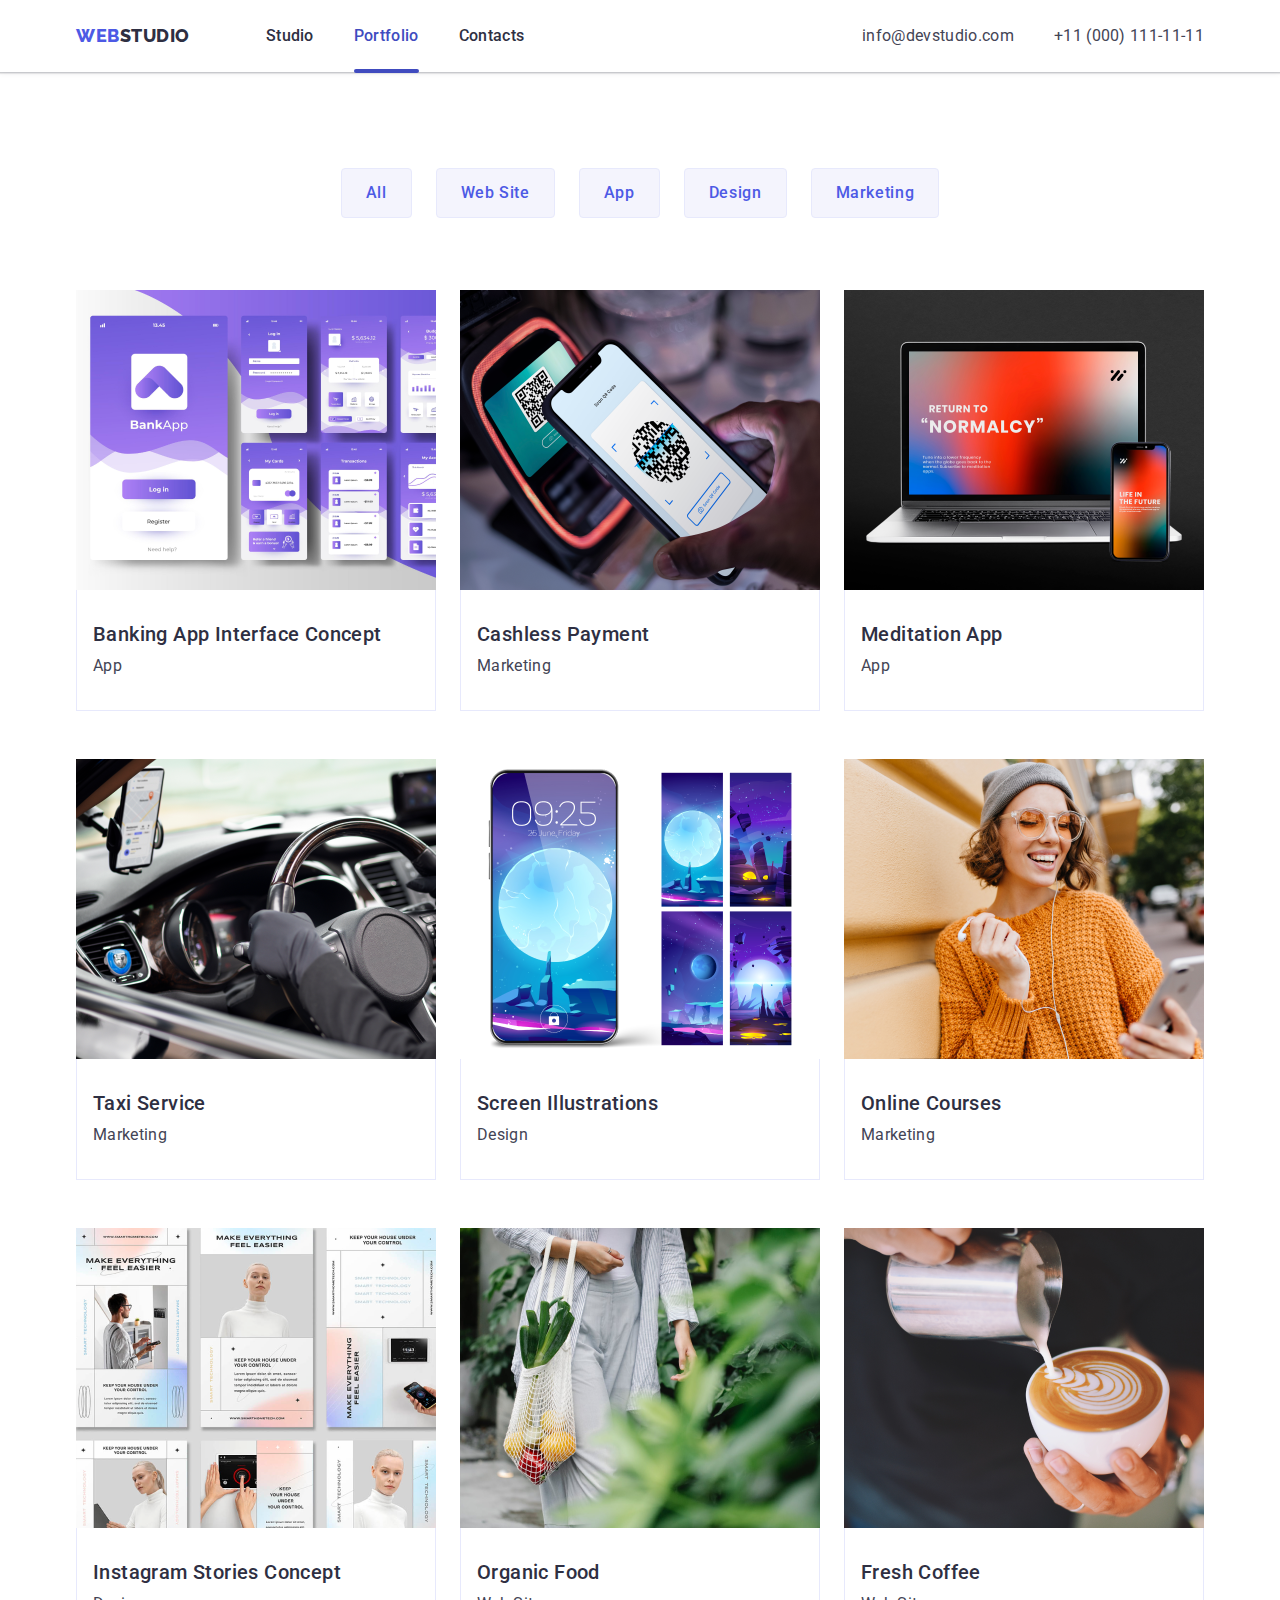
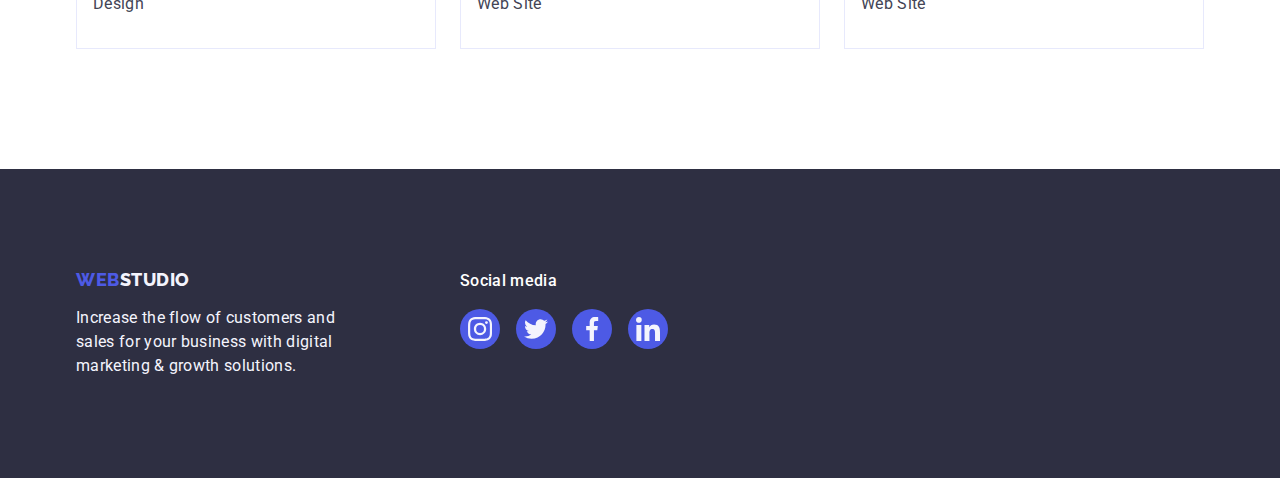
==== portfolio.html @ 19bf9349 "Initial commit" ====
<!DOCTYPE html>
<html lang="en">
  <head>
    <meta charset="UTF-8" />
    <meta http-equiv="X-UA-Compatible" content="IE=edge" />
    <meta name="viewport" content="width=device-width, initial-scale=1.0" />
    <!-- Шрифт ROBOTO -->
    <!-- Шрифт Raleway ExtraBold -->
    <link rel="preconnect" href="https://fonts.googleapis.com" />
    <link rel="preconnect" href="https://fonts.gstatic.com" crossorigin />
    <link
      href="https://fonts.googleapis.com/css2?family=Raleway:wght@800&family=Roboto:wght@400;500;700;900&display=swap"
      rel="stylesheet"
    />
    <link
      rel="stylesheet"
      href="https://cdnjs.cloudflare.com/ajax/libs/modern-normalize/1.1.0/modern-normalize.min.css"
    />
    <link
      rel="stylesheet"
      href="https://cdnjs.cloudflare.com/ajax/libs/modern-normalize/1.1.0/modern-normalize.min.css"
    />
    <title>Main Page</Main></title>
    <link rel="stylesheet" href="./css/styles.css" />
  </head>
  <body>
    <!-- Шапка сторінки -->
    <header class="page-header">
      <div class="container header-container">
        <nav class="top-navigation">
          <!-- Логотип -->
          <a class="logo-link-header link" href="./index.html">
            Web<span class="logo-header-studio">Studio</span></a
          >
          <!-- Навігація на інші сторінки -->
          <ul class="menu list">
            <li class="menu-item">
              <a class="menu-link link" href="./index.html">Studio</a>
            </li>
            <li class="menu-item">
              <a class="menu-link link current" href="./portfolio.html"
                >Portfolio</a
              >
            </li>

            <li class="menu-item">
              <a class="menu-link link" href="">Contacts</a>
            </li>
          </ul>
        </nav>

        <address class="contact">
          <ul class="contact-menu list">
            <!-- Посилання на адресу електронної пошти  -->
            <li class="contact-menu-item">
              <a class="contact-menu-link link" href="mailto:info@devstudio.com"
                >info@devstudio.com</a
              >
            </li>
            <!-- Посилання на телефонний номер -->
            <li class="contact-menu-item">
              <a class="contact-menu-link link" href="tel:+110001111111"
                >+11 (000) 111-11-11</a
              >
            </li>
          </ul>
        </address>
      </div>
    </header>
    <!-- Унікальний контент сторінки -->
    <main>
      <section class="portfolio">
        <div class="container container-portfolio">
          <h1 class="portfolio-title visually-hidden">Portfolio</h1>
          <ul class="portfolio-title-list list">
            <li class="portfolio-title-item">
              <button class="modal-btn-portfolio" type="button">All</button>
            </li>
            <li class="portfolio-title-item">
              <button class="modal-btn-portfolio" type="button">
                Web Site
              </button>
            </li>
            <li class="portfolio-title-item">
              <button class="modal-btn-portfolio" type="button">App</button>
            </li>
            <li class="portfolio-title-item">
              <button class="modal-btn-portfolio" type="button">Design</button>
            </li>
            <li class="portfolio-title-item">
              <button class="modal-btn-portfolio" type="button">
                Marketing
              </button>
            </li>
          </ul>

          <!-- Pictures -->

          <ul class="portfolio-work-list list">
            <li class="portfolio-work-item">
              <a class="portfolio-work-link link" href="">
                <div class="portfolio-work-pictures">
                  <img
                    class="portfolio-work-img"
                    src="./images/Portfolio/banking-app-interface-concept.jpg"
                    alt="Banking App Interface Concept"
                    width="360"
                  />
                  <p class="overlay">
                    14 Stylish and User-Friendly App Design Concepts · Task
                    Manager App · Calorie Tracker App · Exotic Fruit Ecommerce
                    App · Cloud Storage App
                  </p>
                </div>
                <div class="portfolio-img-text">
                  <h2 class="portfolio-work-subject">
                    Banking App Interface Concept
                  </h2>
                  <p class="portfolio-work-text">App</p>
                </div>
              </a>
            </li>
            <li class="portfolio-work-item">
              <a class="portfolio-work-link link" href="">
                <div class="portfolio-work-pictures">
                  <img
                    class="portfolio-work-img"
                    src="./images/Portfolio/cashless-payment.jpg"
                    alt="Cashless Payment"
                    width="360"
                  />
                  <p class="overlay">
                    14 Stylish and User-Friendly App Design Concepts · Task
                    Manager App · Calorie Tracker App · Exotic Fruit Ecommerce
                    App · Cloud Storage App
                  </p>
                </div>
                <div class="portfolio-img-text">
                  <h2 class="portfolio-work-subject">Cashless Payment</h2>
                  <p class="portfolio-work-text">Marketing</p>
                </div>
              </a>
            </li>
            <li class="portfolio-work-item">
              <a class="portfolio-work-link link" href="">
                <div class="portfolio-work-pictures">
                  <img
                    class="portfolio-work-img"
                    src="./images/Portfolio/meditation-app.jpg"
                    alt="Meditation App"
                    width="360"
                  />
                  <p class="overlay">
                    14 Stylish and User-Friendly App Design Concepts · Task
                    Manager App · Calorie Tracker App · Exotic Fruit Ecommerce
                    App · Cloud Storage App
                  </p>
                </div>
                <div class="portfolio-img-text">
                  <h2 class="portfolio-work-subject">Meditation App</h2>
                  <p class="portfolio-work-text">App</p>
                </div>
              </a>
            </li>
            <li class="portfolio-work-item">
              <a class="portfolio-work-link link" href="">
                <div class="portfolio-work-pictures">
                  <img
                    class="portfolio-work-img"
                    src="./images/Portfolio/taxi-service.jpg"
                    alt="Taxi Service"
                    width="360"
                  />
                  <p class="overlay">
                    14 Stylish and User-Friendly App Design Concepts · Task
                    Manager App · Calorie Tracker App · Exotic Fruit Ecommerce
                    App · Cloud Storage App
                  </p>
                </div>
                <div class="portfolio-img-text">
                  <h2 class="portfolio-work-subject">Taxi Service</h2>
                  <p class="portfolio-work-text">Marketing</p>
                </div>
              </a>
            </li>
            <li class="portfolio-work-item">
              <a class="portfolio-work-link link" href="">
                <div class="portfolio-work-pictures">
                  <img
                    class="portfolio-work-img"
                    src="./images/Portfolio/screen-illustrations.jpg"
                    alt="Screen Illustrations"
                    width="360"
                  />
                  <p class="overlay">
                    14 Stylish and User-Friendly App Design Concepts · Task
                    Manager App · Calorie Tracker App · Exotic Fruit Ecommerce
                    App · Cloud Storage App
                  </p>
                </div>
                <div class="portfolio-img-text">
                  <h2 class="portfolio-work-subject">Screen Illustrations</h2>
                  <p class="portfolio-work-text">Design</p>
                </div>
              </a>
            </li>
            <li class="portfolio-work-item">
              <a class="portfolio-work-link link" href="">
                <div class="portfolio-work-pictures">
                  <img
                    class="portfolio-work-img"
                    src="./images/Portfolio/online-courses.jpg"
                    alt="Online Courses"
                    width="360"
                  />
                  <p class="overlay">
                    14 Stylish and User-Friendly App Design Concepts · Task
                    Manager App · Calorie Tracker App · Exotic Fruit Ecommerce
                    App · Cloud Storage App
                  </p>
                </div>
                <div class="portfolio-img-text">
                  <h2 class="portfolio-work-subject">Online Courses</h2>
                  <p class="portfolio-work-text">Marketing</p>
                </div>
              </a>
            </li>
            <li class="portfolio-work-item">
              <a class="portfolio-work-link link" href="">
                <div class="portfolio-work-pictures">
                  <img
                    class="portfolio-work-img"
                    src="./images/Portfolio/instagram-stories-concept.jpg"
                    alt="Instagram Stories Concept"
                    width="360"
                  />
                  <p class="overlay">
                    14 Stylish and User-Friendly App Design Concepts · Task
                    Manager App · Calorie Tracker App · Exotic Fruit Ecommerce
                    App · Cloud Storage App
                  </p>
                </div>
                <div class="portfolio-img-text">
                  <h2 class="portfolio-work-subject">
                    Instagram Stories Concept
                  </h2>
                  <p class="portfolio-work-text">Design</p>
                </div>
              </a>
            </li>
            <li class="portfolio-work-item">
              <a class="portfolio-work-link link" href="">
                <div class="portfolio-work-pictures">
                  <img
                    class="portfolio-work-img"
                    src="./images/Portfolio/organic-food.jpg"
                    alt="Organic Food"
                    width="360"
                  />
                  <p class="overlay">
                    14 Stylish and User-Friendly App Design Concepts · Task
                    Manager App · Calorie Tracker App · Exotic Fruit Ecommerce
                    App · Cloud Storage App
                  </p>
                </div>
                <div class="portfolio-img-text">
                  <h2 class="portfolio-work-subject">Organic Food</h2>
                  <p class="portfolio-work-text">Web Site</p>
                </div>
              </a>
            </li>
            <li class="portfolio-work-item">
              <a class="portfolio-work-link link" href="">
                <div class="portfolio-work-pictures">
                  <img
                    class="portfolio-work-img"
                    src="./images/Portfolio/fresh-coffee.jpg"
                    alt="Fresh Coffee"
                    width="360"
                  />
                  <p class="overlay">
                    14 Stylish and User-Friendly App Design Concepts · Task
                    Manager App · Calorie Tracker App · Exotic Fruit Ecommerce
                    App · Cloud Storage App
                  </p>
                </div>
                <div class="portfolio-img-text">
                  <h2 class="portfolio-work-subject">Fresh Coffee</h2>
                  <p class="portfolio-work-text">Web Site</p>
                </div>
              </a>
            </li>
          </ul>
        </div>
      </section>
    </main>

    <!-- Підвал сторінки -->
    <footer class="page-footer">
      <div class="container container-two-footer">
        <div class="container-footer">
          <a class="logo-link-footer link" href="./index.html">
            Web<span class="logo-footer-studio">Studio</span></a
          >
          <p class="footer-text">
            Increase the flow of customers and sales for your business with
            digital marketing & growth solutions.
          </p>
        </div>
        <div class="container-medial">
          <p class="media-title">Social media</p>
          <ul class="media-list">
            <li class="social-list-item list">
              <a href="" class="media-list-link">
                <svg
                  class="media-list-icon"
                  aria-label="icon Instagram"
                  width="24"
                  height="24"
                >
                  <use href="./images/icons.svg#icon-instagram"></use>
                </svg>
              </a>
            </li>
            <li class="social-list-item list">
              <a href="" class="media-list-link">
                <svg
                  class="media-list-icon"
                  aria-label="icon twitter"
                  width="24"
                  height="24"
                >
                  <use href="./images/icons.svg#icon-twitter"></use>
                </svg>
              </a>
            </li>
            <li class="social-list-item list">
              <a href="" class="media-list-link">
                <svg
                  class="media-list-icon"
                  aria-label="icon facebook"
                  width="24"
                  height="24"
                >
                  <use href="./images/icons.svg#icon-facebook"></use>
                </svg>
              </a>
            </li>
            <li class="social-list-item list">
              <a href="" class="media-list-link">
                <svg
                  class="media-list-icon"
                  aria-label="icon linkedin"
                  width="24"
                  height="24"
                >
                  <use href="./images/icons.svg#icon-linkedin"></use>
                </svg>
              </a>
            </li>
          </ul>
        </div>
      </div>
    </footer>
  </body>
</html>
---- css/styles.css ----
:root {
    --primary-font: font-family: 'Roboto', sans-serif;
    --secondary-font: font-family: 'Raleway', sans-serif;
    /* hero */
    --primery-text-color-theme-dark: #FFFFFF;
    /* footer */
    --secondary-text-color-theme-dark: #F4F4FD;

    --primery-text-color-theme-light: #2E2F42;
    --secondary-text-color-theme-light: #434455;
    --accent-color: #404BBF;
}

body {
    font-family: 'Roboto', sans-serif;
    color: #434455;
    background-color: #FFFFFF;
}

.list {
    list-style: none;
}

.link {
    text-decoration: none;
}


h1,
h2,
h3,
h4,
p {
    margin-top: 0;
    margin-bottom: 0;
}

ul,
ol {
    margin-top: 0;
    margin-bottom: 0;
    padding-left: 0;
}

img {
    display: block;
    max-width: 100%;
    height: auto;
}

.container {
    width: 1158px;
    margin-left: auto;
    margin-right: auto;
    padding-left: 15px;
    padding-right: 15px;
}

.section {
    padding-top: 120px;
    padding-bottom: 120px;
}

/* прихований заголовок */
.visually-hidden {
    position: absolute;
    width: 1px;
    height: 1px;
    margin: -1px;
    border: 0;
    padding: 0;
    white-space: nowrap;
    clip-path: inset(100%);
    clip: rect(0 0 0 0);
    overflow: hidden;
}

/* Header */
/* LOGO */

.page-header {

    box-shadow: 0px 2px 1px rgba(46, 47, 66, 0.08), 0px 1px 1px rgba(46, 47, 66, 0.16), 0px 1px 6px rgba(46, 47, 66, 0.08);

}

.header-container {
    display: flex;
    align-items: center;



}

.logo-link-header {
    font-family: "Raleway", sans-serif;
    font-style: normal;
    font-weight: 800;
    font-size: 18px;
    line-height: 1.17;
    letter-spacing: 0.03em;
    text-transform: uppercase;
    color: #4D5AE5;

    margin-right: 76px;
}

.logo-header-studio {

    color: #2E2F42;
}

/* Navigation */
.top-navigation {
    display: flex;
    align-items: center;

}

.menu {
    display: flex;
    align-items: center;
    gap: 40px;
}

.menu-item {}



.menu-link {
    font-style: normal;
    font-weight: 500;
    font-size: 16px;
    line-height: 1.5;
    letter-spacing: 0.02em;
    color: var(--primery-text-color-theme-light);

    display: block;
    padding-top: 24px;
    padding-bottom: 24px;

    transition: color 250ms cubic-bezier(0.4, 0, 0.2, 1);



}

.menu-link:hover,
.menu-link:focus {
    color: var(--accent-color);
}

.current {
    position: relative;
    color: var(--accent-color);

}

.current::after {
    content: "";
    position: absolute;
    left: 0;
    bottom: -1px;
    width: 100%;
    height: 4px;
    background-color: var(--accent-color);
    border-radius: 2px;

    transition: background-color 250ms cubic-bezier(0.4, 0, 0.2, 1);


}



/* CONTACT */


.contact {
    font-style: normal;
    margin-left: auto;

}

.contact-menu {
    display: flex;
    align-items: center;
    gap: 40px;



}

.contact-menu-link {
    font-style: normal;
    font-weight: 400;
    font-size: 16px;
    line-height: 1.5;
    letter-spacing: 0.02em;
    color: var(--secondary-text-color-theme-light);

    transition: color 250ms cubic-bezier(0.4, 0, 0.2, 1);




}

.contact-menu-link:hover,
.contact-menu-link:focus {
    color: var(--accent-color);
}

/* Main */
/* Hero */

.section-hero {
    background-color: #2E2F42;
    padding-top: 188px;
    padding-bottom: 188px;
    margin: 0 auto;

    max-width: 1440px;
    background-image: linear-gradient(rgb(46, 47, 66, 0.7), rgb(46, 47, 66, 0.7)), url(../images/Hero/img-name.jpg);
    background-repeat: no-repeat;
    background-position: 50% 50%;
    background-size: cover;
}

.container-section-hero {
    display: flex;
    align-items: center;
    flex-direction: column;


}

.container-text-hero {
    max-width: 496px;
    margin-bottom: 48px;
}






.text-hero {
    font-style: normal;
    font-weight: 700;
    font-size: 56px;
    line-height: 1.07;
    text-align: center;
    letter-spacing: 0.02em;
    color: var(--primery-text-color-theme-dark);
}

.modal-btn {
    min-width: 169px;
    height: 56px;
    padding: 16px 32px;
    border-radius: 4px;
    border: none;
    font-family: var(--primary-font);
    font-style: normal;
    font-weight: 500;
    font-size: 16px;
    line-height: 1.5;
    letter-spacing: 0.04em;
    color: var(--primery-text-color-theme-dark);
    cursor: pointer;
    box-shadow: 0px 4px 4px rgba(0, 0, 0, 0.15);
    display: block;
    background-color: #4d5ae5;

    transition: background-color 250ms cubic-bezier(0.4, 0, 0.2, 1);

}

.modal-btn:hover,
.modal-btn:focus {
    background-color: var(--accent-color);
}

/* Section 1 */

.information-title {}

.container-section-information {

    align-items: center;
}

.information-items {
    display: flex;
    gap: 24px;
}



.information-item {
    flex-basis: calc((100% - 72px) / 4);
    width: 264px;

}

.information-subtitle {
    margin-bottom: 8px;

}

.information-title {
    visibility: hidden;
}


/* для всіх абзаців */
.information-subtitle {

    font-style: normal;
    font-weight: 500;
    font-size: 20px;
    line-height: 1.2;
    letter-spacing: 0.02em;
    color: var(--primery-text-color-theme-light);
}

.information-subtitle-text {

    font-style: normal;
    font-weight: 400;
    font-size: 16px;
    line-height: 1.5;
    letter-spacing: 0.02em;

}

/* Icon information */
.container-information-icon {

    display: flex;
    justify-content: center;
    align-items: center;
    background-color: #F4F4FD;
    border-radius: 4px 4px 4px 4px;
    height: 112px;
    margin-bottom: 8px;

}




/* Section 2 */

.section-work {
    padding-bottom: 120px;
}


.container-section-work {}

.work-items {
    display: flex;
    align-items: center;
    gap: 24px;

}

.section-work-title {

    font-style: normal;
    font-weight: 700;
    font-size: 36px;
    line-height: 1.11;
    text-align: center;
    letter-spacing: 0.02em;
    text-transform: capitalize;
    color: var(--primery-text-color-theme-light);


    margin-bottom: 72px;
}

/* Section 3 */

.section-team {
    background-color: #F4F4FD;
}

.container-section-team {
    display: flex;
    align-items: center;
    flex-direction: column;

}




.section-team-list {
    display: flex;
    gap: 24px;

}

.section-team-title {
    font-style: normal;
    font-weight: 700;
    font-size: 36px;
    line-height: 1.11;
    text-align: center;
    letter-spacing: 0.02em;
    text-transform: capitalize;
    color: var(--primery-text-color-theme-light);
    margin-bottom: 72px;

}

.section-team-item {
    width: calc((100% - 72px) / 4);

    border-radius: 0px 0px 4px 4px;
    box-shadow: 0px 1px 6px rgba(46, 47, 66, 0.08), 0px 1px 1px rgba(46, 47, 66, 0.16), 0px 2px 1px rgba(46, 47, 66, 0.08);
}


.container-text-team {
    display: flex;
    text-align: center;
    flex-direction: column;
    padding: 32px 0;
    background-color: #FFFFFF;



}

.section-team-subtitle {

    font-style: normal;
    font-weight: 500;
    font-size: 20px;
    line-height: 1.2;
    letter-spacing: 0.02em;
    color: var(--primery-text-color-theme-light);

    margin-bottom: 8px
}

.section-team-text {
    font-family: var(--primary-font);
    font-style: normal;
    font-weight: 400;
    font-size: 16px;
    line-height: 1.5;
    letter-spacing: 0.02em;

    margin-bottom: 8px;
}

/* ICON TEAM */

.social-list {
    display: flex;
    justify-content: center;
    gap: 24px;
}

.social-list-item {}

.social-list-link {
    display: flex;
    justify-content: center;
    align-items: center;
    width: 40px;
    height: 40px;
    border-radius: 50%;
    background-color: #4D5AE5;

    transition: background-color 250ms cubic-bezier(0.4, 0, 0.2, 1);

}

.social-list-link:hover,
.social-list-link:focus {

    background-color: #404bbf;

}


.social-list-icon {
    fill: #F4F4FD;

}



/* SECTION 4 */

.section-customers {}



.container-customers {}

.customers-title {
    font-style: normal;
    font-size: 36px;
    line-height: 1.1;
    letter-spacing: 0.02em;
    color: #2E2F42;

    margin-bottom: 72px;
    text-align: center;
}

.customers-list {
    display: flex;
    justify-content: center;
    gap: 24px;
}



.customers-item {
    width: calc((100% - 120px) / 6);

}

.customers-list-link {
    display: flex;
    justify-content: center;
    align-items: center;

    width: 168px;
    height: 88px;

    border-radius: 4px;
    border-width: 1px;
    border-style: solid;
    border-color: #8E8F99;
    /* border: 1px solid #8E8F99; */
    color: #8e8f99;
    transition: border-color 250ms cubic-bezier(0.4, 0, 0.2, 1),
        color 250ms cubic-bezier(0.4, 0, 0.2, 1);
}

.customers-list-icon {
    fill: currentColor;
}

.customers-list-link:hover,
.customers-list-link:focus {

    border-color: #404bbf;
    color: #404bbf;

}

/* footer */





.page-footer {
    background-color: #2E2F42;
    padding-top: 100px;
    padding-bottom: 100px;


}

.container-two-footer {
    display: flex;
    align-items: baseline;
}


.container-footer {
    margin-right: 120px;
}

.logo-link-footer {
    display: inline-block;


    font-family: "Raleway", sans-serif;
    font-style: normal;
    font-weight: 800;
    font-size: 18px;
    line-height: 1.17;
    letter-spacing: 0.03em;
    text-transform: uppercase;
    color: #4D5AE5;
    margin-bottom: 16px;




}

.logo-footer-studio {

    color: #F4F4FD;
}




.footer-text {
    /* font-family: var(--primary-font); */
    font-style: normal;
    font-weight: 400;
    font-size: 16px;
    line-height: 1.5;
    letter-spacing: 0.02em;
    color: var(--secondary-text-color-theme-dark);

    max-width: 264px
}

/* Другий div container */

.container-medial {}

.media-title {
    font-weight: 500;
    font-size: 16px;
    line-height: 1.5;
    letter-spacing: 0.02em;
    color: #FFFFFF;


    margin-bottom: 16px;
}

.media-list {
    display: flex;
    gap: 16px;

}

.media-list-link {
    display: flex;
    justify-content: center;
    align-items: center;
    width: 40px;
    height: 40px;
    border-radius: 50%;
    background-color: #4D5AE5;

    transition: background-color 250ms cubic-bezier(0.4, 0, 0.2, 1);
}

.media-list-link:hover,
.media-list-link:focus {

    background-color: #31d0aa;
}

.media-list-icon {
    fill: #f4f4fd;
}



/* модальне вікно */

.backdrop {
    position: fixed;
    top: 0;
    left: 0;
    width: 100%;
    height: 100%;
    background-color: rgba(46, 47, 66, 0.4);
    opacity: 1;
    visibility: visible;
    pointer-events: auto;

    transition: opacity 250ms cubic-bezier(0.4, 0, 0.2, 1), visibility 250ms cubic-bezier(0.4, 0, 0.2, 1);
}

.modal {
    position: absolute;
    top: 50%;
    left: 50%;
    transform: translate(-50%, -50%);
    min-width: 408px;
    min-height: 576px;
    background-color: rgba(252, 252, 252, 1);
    box-shadow: 0px 1px 1px rgba(0, 0, 0, 0.14), 0px 1px 3px rgba(0, 0, 0, 0.12), 0px 2px 1px rgba(0, 0, 0, 0.2);
    border-radius: 4px;

    transition: transform 250ms cubic-bezier(0.4, 0, 0.2, 1);
}

.modal-close-btn {
    position: absolute;
    top: 24px;
    right: 24px;
    display: flex;
    align-items: center;
    justify-content: center;
    width: 24px;
    height: 24px;
    padding: 0;
    background-color: #E7E9FC;
    border: 1px solid rgba(0, 0, 0, 0.1);
    border-radius: 50%;
    cursor: pointer;

    transition: background-color 250ms cubic-bezier(0.4, 0, 0.2, 1), border 250ms cubic-bezier(0.4, 0, 0.2, 1);
}

.modal-close-btn:hover,
.modal-close-btn:focus {

    background-color: var(--accent-color);
    border: none;
}

.modal-close-icon {
    fill: rgb(46, 47, 66);
    transition: fill 250ms cubic-bezier(0.4, 0, 0.2, 1);
}

.modal-close-btn:hover .modal-close-icon,
.modal-close-btn:focus .modal-close-icon {
    fill: rgb(255, 255, 255);
}

.is-hidden {
    opacity: 0;
    visibility: hidden;
    pointer-events: none;
}

/* модальне вікно   close */

/* PORTFOLIO */
/* Main */

/* one list */


.portfolio {
    padding-top: 96px;
    padding-bottom: 120px;
}

.container-portfolio {}



.portfolio-title-list {
    display: flex;
    justify-content: center;
    margin-bottom: 72px;
    gap: 24px;
}





.modal-btn-portfolio {
    font-family: var(--primary-font);
    font-style: normal;
    font-weight: 500;
    font-size: 16px;
    line-height: 1.5;
    letter-spacing: 0.04em;
    color: #4D5AE5;
    background-color: #F4F4FD;
    cursor: pointer;

    display: block;
    border: 1px solid #E7E9FC;
    border-radius: 4px;
    padding: 12px 24px;

    transition: color 250ms cubic-bezier(0.4, 0, 0.2, 1),
        background-color 250ms cubic-bezier(0.4, 0, 0.2, 1),
        border-color 250ms cubic-bezier(0.4, 0, 0.2, 1),
        box-shadow 250ms cubic-bezier(0.4, 0, 0.2, 1);
}




.modal-btn-portfolio:hover,
.modal-btn-portfolio:focus {
    color: #FFFFFF;
    background-color: var(--accent-color);
    border: 1px solid transparent;

    box-shadow: 0px 3px 1px rgba(0, 0, 0, 0.1), 0px 2px 1px rgba(0, 0, 0, 0.08), 0px 2px 2px rgba(0, 0, 0, 0.12);
}

/* two list */




.portfolio-work-list {
    display: flex;
    flex-wrap: wrap;
    justify-content: center;
    column-gap: 24px;
    row-gap: 48px;

}

.portfolio-work-item {
    width: calc((100% - 48px) / 3);

}

.portfolio-work-link {
    display: block;
    box-shadow: none;
    transition: box-shadow 250ms cubic-bezier(0.4, 0, 0.2, 1);

}

.portfolio-work-pictures {
    position: relative;
    overflow: hidden;
}

.overlay {
    font-weight: 400;
    font-size: 16px;
    line-height: 1.5;
    letter-spacing: 0.02em;
    color: #F4F4FD;
    background-color: rgba(77, 90, 229, 1);

    text-align: center;
    padding: 40px 32px;


    position: absolute;
    top: 0;
    left: 0;
    width: 100%;
    height: 100%;
    overflow: auto;

    transform: translateY(100%);
    transition: transform 250ms cubic-bezier(0.4, 0, 0.2, 1);


}

.portfolio-work-link:hover,
.portfolio-work-link:focus {
    box-shadow: 0px 1px 6px rgba(46, 47, 66, 0.08), 0px 1px 1px rgba(46, 47, 66, 0.16), 0px 2px 1px rgba(46, 47, 66, 0.08);

}

.portfolio-work-link:hover .overlay,
.portfolio-work-link:focus .overlay {
    box-shadow: 0px 1px 6px rgba(46, 47, 66, 0.08), 0px 1px 1px rgba(46, 47, 66, 0.16), 0px 2px 1px rgba(46, 47, 66, 0.08);
    transform: translateY(0%);
}

.portfolio-img-text {
    width: 360px;
    flex-direction: column;
    padding: 32px 16px;
    border: 1px solid #E7E9FC;
    border-top: none;

}




.portfolio-work-subject {
    font-style: normal;
    font-weight: 500;
    font-size: 20px;
    line-height: 1.2;
    letter-spacing: 0.02em;
    color: var(--primery-text-color-theme-light);
    margin-bottom: 8px;
}

.portfolio-work-text {
    font-style: normal;
    font-weight: 400;
    font-size: 16px;
    line-height: 1.5;
    letter-spacing: 0.02em;
    color: var(--secondary-text-color-theme-light);

}
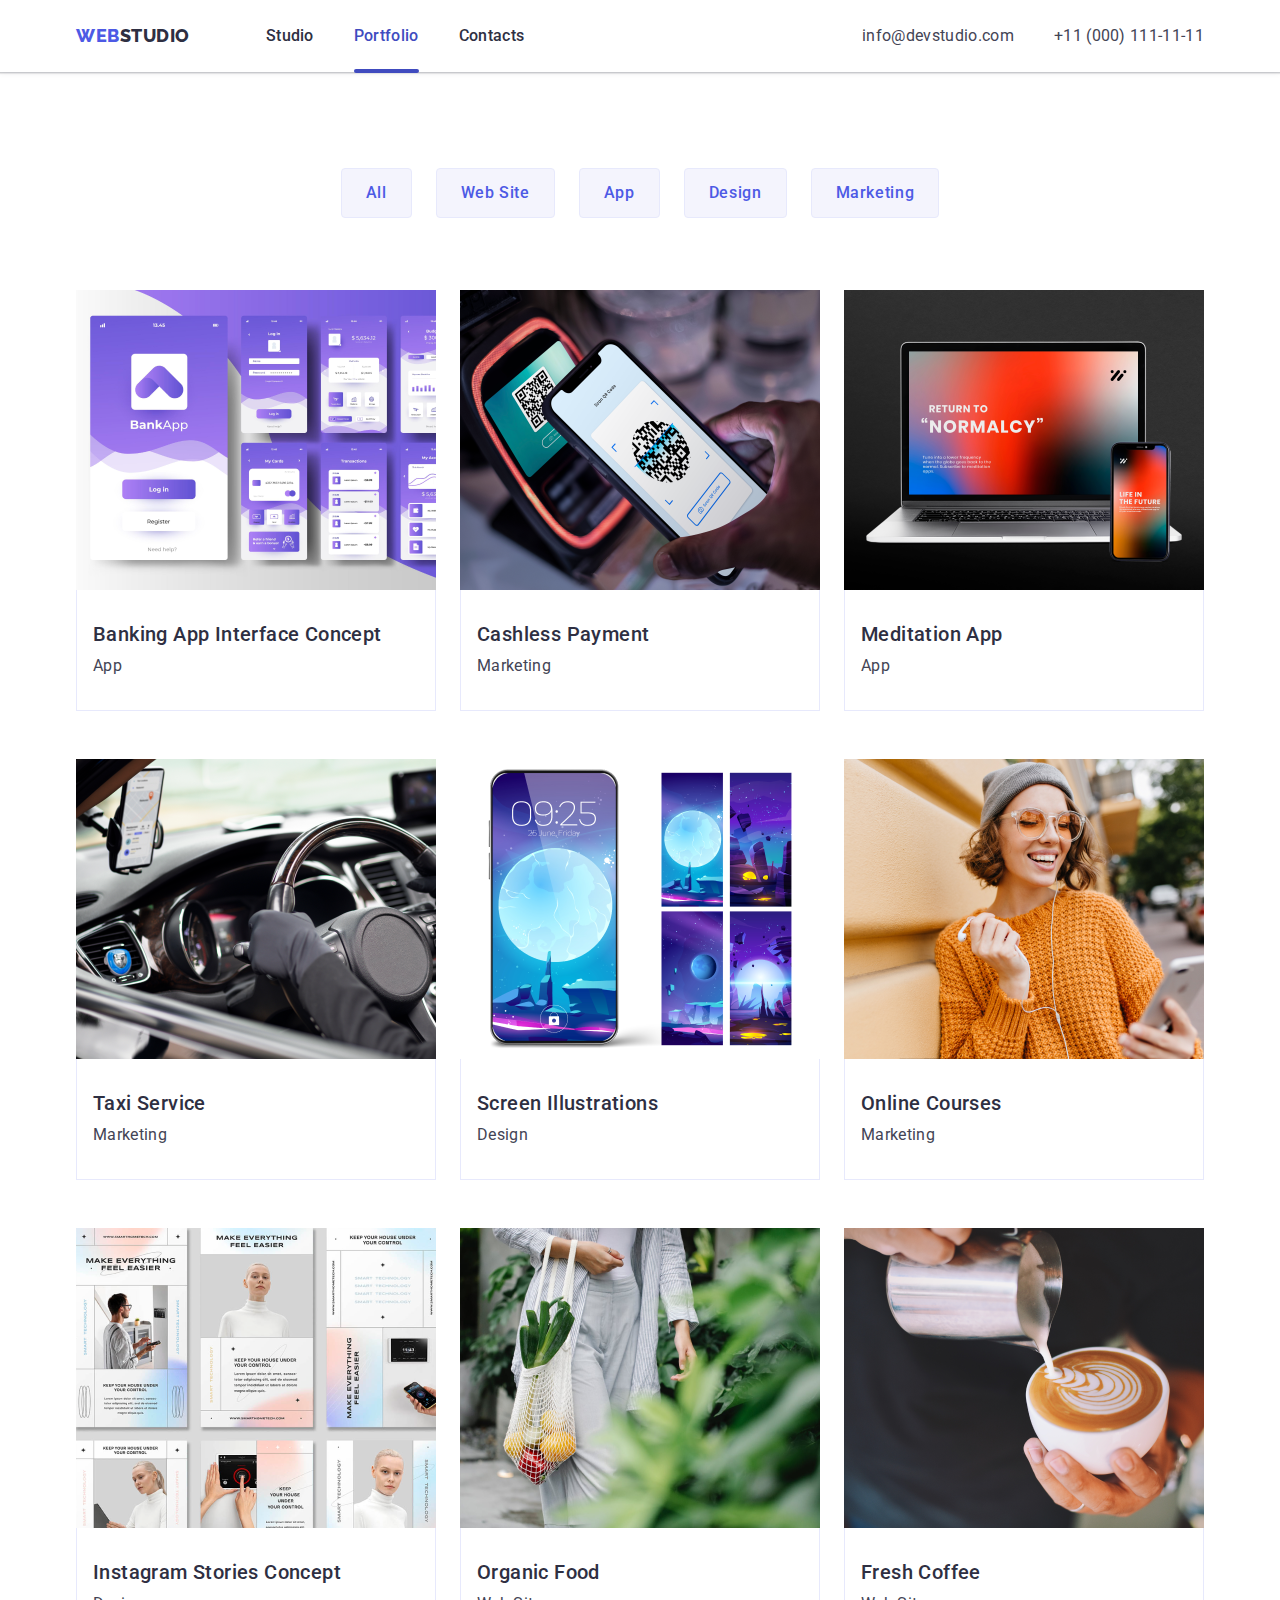
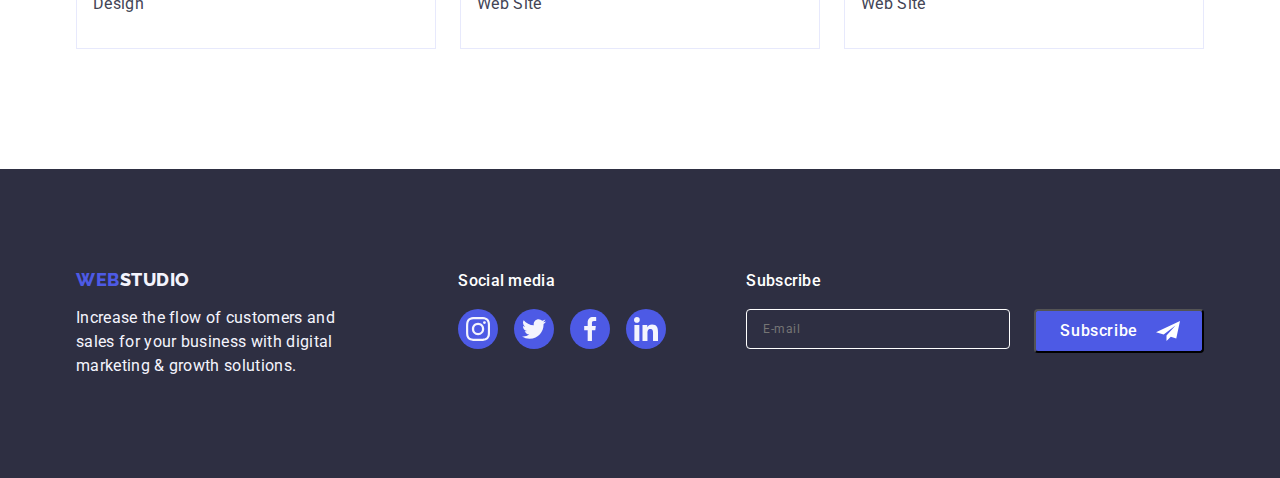
==== commit b4c05174: "vr1" ====
--- a/portfolio.html
+++ b/portfolio.html
@@ -360,6 +360,36 @@
             </li>
           </ul>
         </div>
+        <div class="container-mail-footer">
+          <p class="contact-title-footer">Subscribe</p>
+
+          <form class="form-footer">
+            <span class="container-input-footer">
+              <label class="contact-form-footer">
+                <input
+                  class="contact-form-input-footer"
+                  type="email"
+                  name="user_email"
+                  placeholder="E-mail"
+                  required
+                />
+              </label>
+              <span class="input-button-footer">
+                <button type="submit" class="contact-form-submit-footer">
+                  Subscribe
+                </button>
+                <svg
+                  class="contact-form-footer-icon"
+                  aria-label="icon email input"
+                  width="24"
+                  height="24"
+                >
+                  <use href="./images/icons.svg#icon-frame"></use>
+                </svg>
+              </span>
+            </span>
+          </form>
+        </div>
       </div>
     </footer>
   </body>
--- a/css/styles.css
+++ b/css/styles.css
@@ -123,7 +123,7 @@
     gap: 40px;
 }
 
-.menu-item {}
+/* .menu-item {} */
 
 
 
@@ -284,7 +284,7 @@
 
 /* Section 1 */
 
-.information-title {}
+/* .information-title {} */
 
 .container-section-information {
 
@@ -358,7 +358,7 @@
 }
 
 
-.container-section-work {}
+/* .container-section-work {} */
 
 .work-items {
     display: flex;
@@ -467,7 +467,7 @@
     gap: 24px;
 }
 
-.social-list-item {}
+/* .social-list-item {} */
 
 .social-list-link {
     display: flex;
@@ -499,11 +499,11 @@
 
 /* SECTION 4 */
 
-.section-customers {}
-
-
-
-.container-customers {}
+/* .section-customers {} */
+
+
+
+/* .container-customers {} */
 
 .customers-title {
     font-style: normal;
@@ -624,7 +624,7 @@
 
 /* Другий div container */
 
-.container-medial {}
+/* .container-medial {} */
 
 .media-title {
     font-weight: 500;
@@ -665,6 +665,109 @@
     fill: #f4f4fd;
 }
 
+/* FOOTER INPUT */
+
+.container-mail-footer {
+    display: flex;
+    flex-direction: column;
+    padding-left: 80px;
+}
+
+.contact-title-footer {
+
+    font-weight: 500;
+    font-size: 16px;
+    line-height: 1.5;
+    letter-spacing: 0.02em;
+    color: #FFFFFF;
+
+    margin-bottom: 16px;
+}
+
+.container-input-footer {
+    display: flex;
+    gap: 24px;
+}
+
+.contact-form-footer {
+    display: block;
+}
+
+
+
+.contact-form-input-footer {
+    width: 264px;
+    height: 40px;
+    border: 1px solid #FFFFFF;
+    border-radius: 4px;
+    padding-left: 16px;
+    transition: border-color 250ms cubic-bezier(0.4, 0, 0.2, 1);
+
+
+
+    font-weight: 400;
+    font-size: 12px;
+    line-height: 24px;
+    align-items: center;
+    letter-spacing: 0.04em;
+    color: #FFFFFF;
+    background-color: #2E2F42;
+
+
+}
+
+.contact-form-input-footer:hover,
+.contact-form-input-footer:focus {
+    outline: none;
+    border-color: #4D5AE5;
+    background-color: #2E2F42;
+}
+
+.input-button-footer {
+    position: relative;
+}
+
+.contact-form-submit-footer {
+    display: block;
+    min-width: 165px;
+    padding-top: 8px;
+    padding-right: 64px;
+    padding-bottom: 8px;
+    padding-left: 24px;
+    background-color: #4D5AE5;
+    border-radius: 4px;
+    transition: background-color 250ms cubic-bezier(0.4, 0, 0.2, 1);
+    cursor: pointer;
+
+
+    font-weight: 500;
+    font-size: 16px;
+    line-height: 1.5;
+
+    text-align: center;
+    letter-spacing: 0.04em;
+    color: #FFFFFF;
+}
+
+.contact-form-submit-footer:hover,
+.contact-form-submit-footer:focus {
+    background-color: var(--accent-color);
+}
+
+.contact-form-footer-icon {
+    fill: rgb(255, 255, 255);
+    transition: fill 250ms cubic-bezier(0.4, 0, 0.2, 1);
+
+    position: absolute;
+    top: 50%;
+    right: 24px;
+    transform: translateY(-50%);
+}
+
+.contact-form-submit-footer:hover+.contact-form-footer-icon,
+.contact-form-submit-footer:focus+.contact-form-footer-icon {
+    fill: rgb(255, 255, 255);
+}
 
 
 /* модальне вікно */
@@ -695,6 +798,11 @@
     border-radius: 4px;
 
     transition: transform 250ms cubic-bezier(0.4, 0, 0.2, 1);
+
+    padding-top: 72px;
+    padding-right: 24px;
+    padding-bottom: 24px;
+    padding-left: 24px;
 }
 
 .modal-close-btn {
@@ -738,6 +846,173 @@
     pointer-events: none;
 }
 
+.title-wrapper {
+    font-weight: 500;
+    font-size: 16px;
+    line-height: 1.5;
+    text-align: center;
+    letter-spacing: 0.02em;
+    color: #2E2F42;
+
+    margin-bottom: 16px;
+}
+
+
+
+.contact-form-wrapper,
+.contact-form-checkbox-wrapper {
+    display: block;
+    margin-bottom: 8px;
+}
+
+.contact-form-field-wrapper {
+    font-weight: 400;
+    font-size: 12px;
+    line-height: 1.16;
+    letter-spacing: 0.04em;
+    color: #8E8F99;
+
+
+}
+
+.contact-form-input-wrapper {
+    position: relative;
+    display: block;
+
+    margin-top: 4px;
+}
+
+.contact-form-input {
+    width: 100%;
+    height: 40px;
+    border: 1px solid rgba(46, 47, 66, 0.4);
+    border-radius: 4px;
+    padding-left: 38px;
+    transition: border-color 250ms cubic-bezier(0.4, 0, 0.2, 1);
+}
+
+.contact-form-input:focus {
+    outline: none;
+    border-color: #4D5AE5;
+}
+
+.contact-form-input-icon {
+    fill: #2E2F42;
+    transition: fill 250ms cubic-bezier(0.4, 0, 0.2, 1);
+
+    position: absolute;
+    top: 50%;
+    left: 16px;
+    transform: translateY(-50%);
+}
+
+.contact-form-input:focus+.contact-form-input-icon {
+    fill: #4D5AE5;
+}
+
+
+.contact-form-message {
+    font-weight: 400;
+    font-size: 12px;
+    line-height: 1.16;
+    letter-spacing: 0.04em;
+    color: rgba(46, 47, 66, 0.4);
+
+    width: 100%;
+    height: 120px;
+    resize: none;
+    border: 1px solid rgba(46, 47, 66, 0.4);
+    border-radius: 4px;
+    padding: 8px 16px;
+
+    transition: border-color 250ms cubic-bezier(0.4, 0, 0.2, 1);
+}
+
+
+
+.contact-form-checkbox-wrapper {
+    display: flex;
+    align-items: center;
+
+    margin-top: 16px;
+
+}
+
+.contact-form-checkbox {
+    appearance: none;
+    position: absolute;
+}
+
+.contact-form-own-checkbox {
+    padding: 3px;
+    border: 1px solid rgba(46, 47, 66, 0.4);
+    border-radius: 2px;
+    cursor: pointer;
+    margin-right: 8px;
+    fill: #FFFFFF;
+    background-color: transparent;
+    transition: fill 250ms cubic-bezier(0.4, 0, 0.2, 1), background-color 250ms cubic-bezier(0.4, 0, 0.2, 1);
+
+}
+
+
+
+.contact-form-checkmark-icon {
+    opacity: 0;
+}
+
+.contact-form-checkbox:checked+.contact-form-own-checkbox {
+    background-color: var(--accent-color);
+
+}
+
+.contact-form-checkbox:checked+.contact-form-own-checkbox>.contact-form-checkmark-icon {
+    opacity: 1;
+
+}
+
+.text-checkbox-wrapper {
+    font-weight: 400;
+    font-size: 12px;
+    line-height: 14px;
+    letter-spacing: 0.04em;
+    color: #8E8F99;
+
+}
+
+.text-checkbox-wrapper-link {
+    color: rgba(77, 90, 229, 1);
+    transition: color 250ms cubic-bezier(0.4, 0, 0.2, 1);
+}
+
+.contact-form-submit {
+    display: block;
+    min-width: 169px;
+    margin-left: auto;
+    margin-right: auto;
+    padding: 16px 32px;
+    background-color: #4D5AE5;
+    box-shadow: 0px 4px 4px rgba(0, 0, 0, 0.15);
+    border-radius: 4px;
+    transition: background-color 250ms cubic-bezier(0.4, 0, 0.2, 1);
+    cursor: pointer;
+
+
+    font-weight: 500;
+    font-size: 16px;
+    line-height: 1.5;
+    text-align: center;
+    letter-spacing: 0.04em;
+    color: #FFFFFF;
+
+    margin-top: 24px;
+}
+
+.contact-form-submit:hover,
+.contact-form-submit:focus {
+    background-color: var(--accent-color);
+}
+
 /* модальне вікно   close */
 
 /* PORTFOLIO */
@@ -751,7 +1026,7 @@
     padding-bottom: 120px;
 }
 
-.container-portfolio {}
+/* .container-portfolio {} */
 
 
 
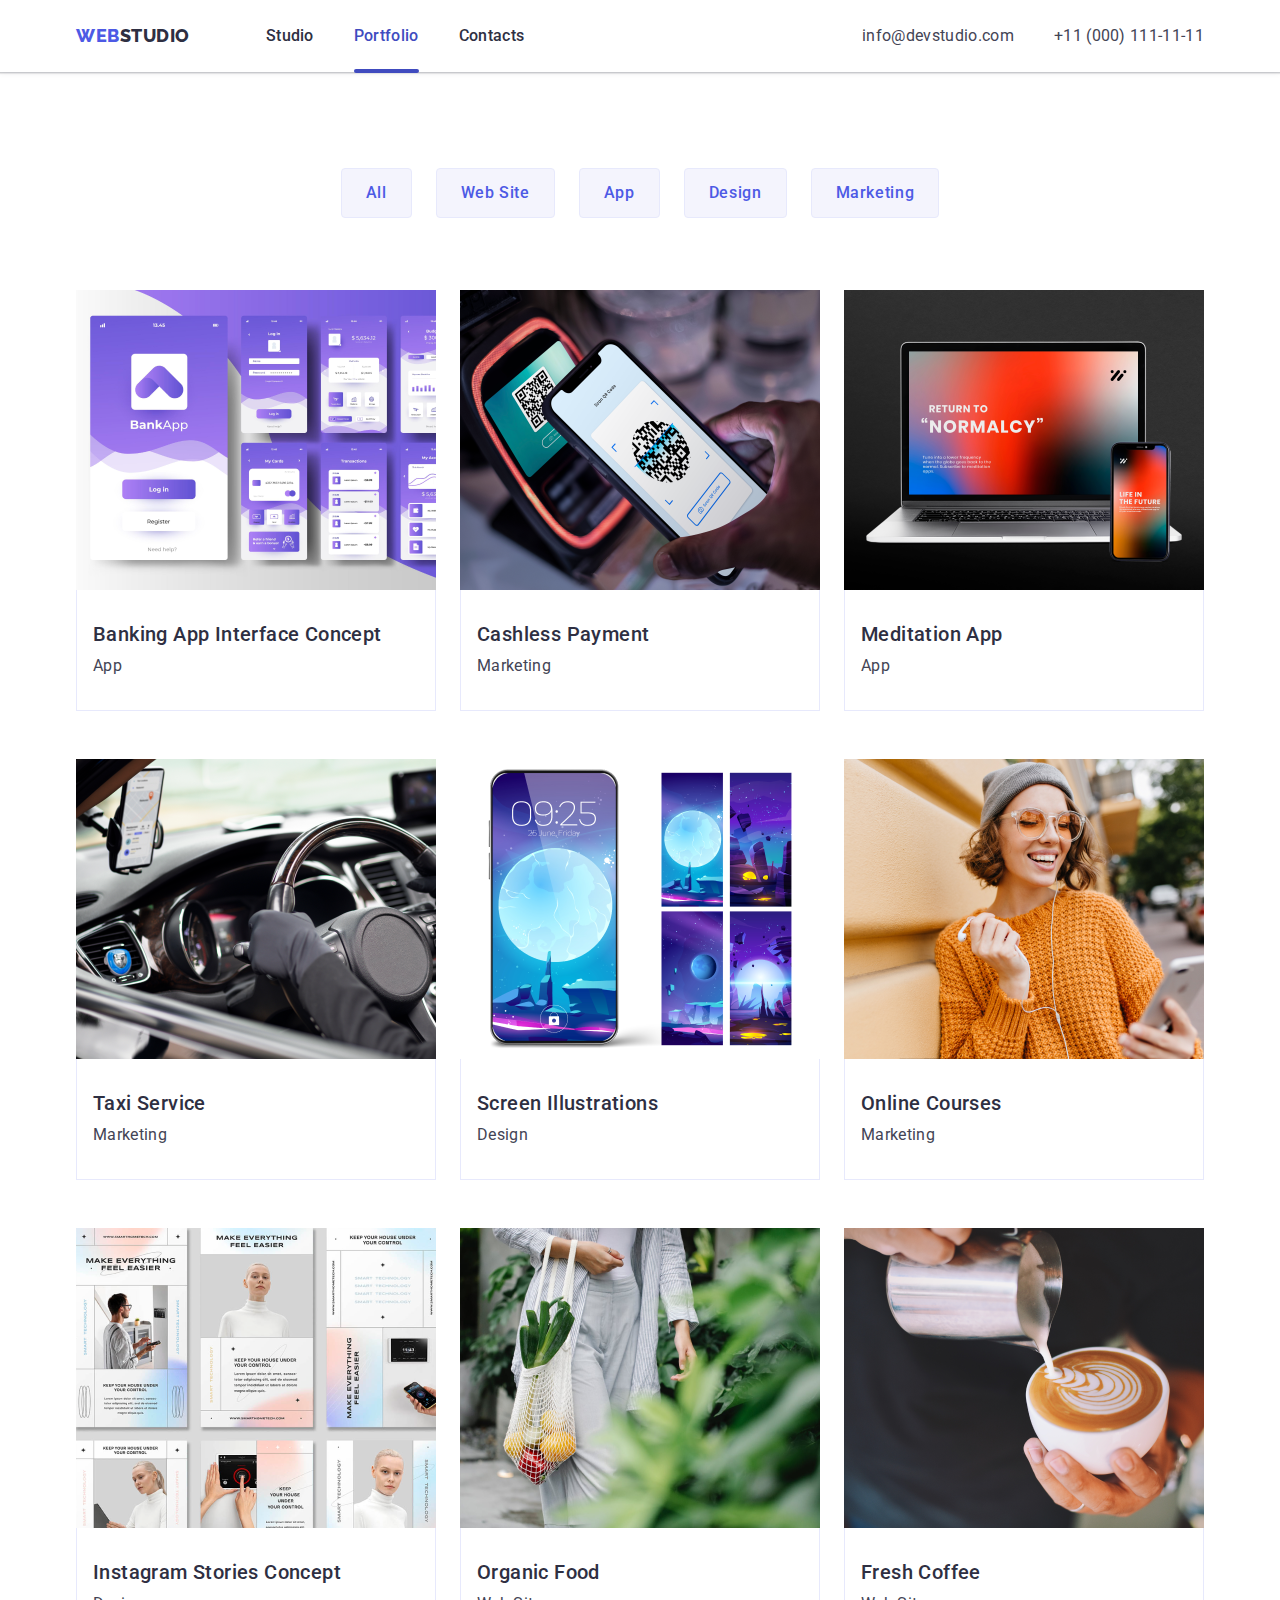
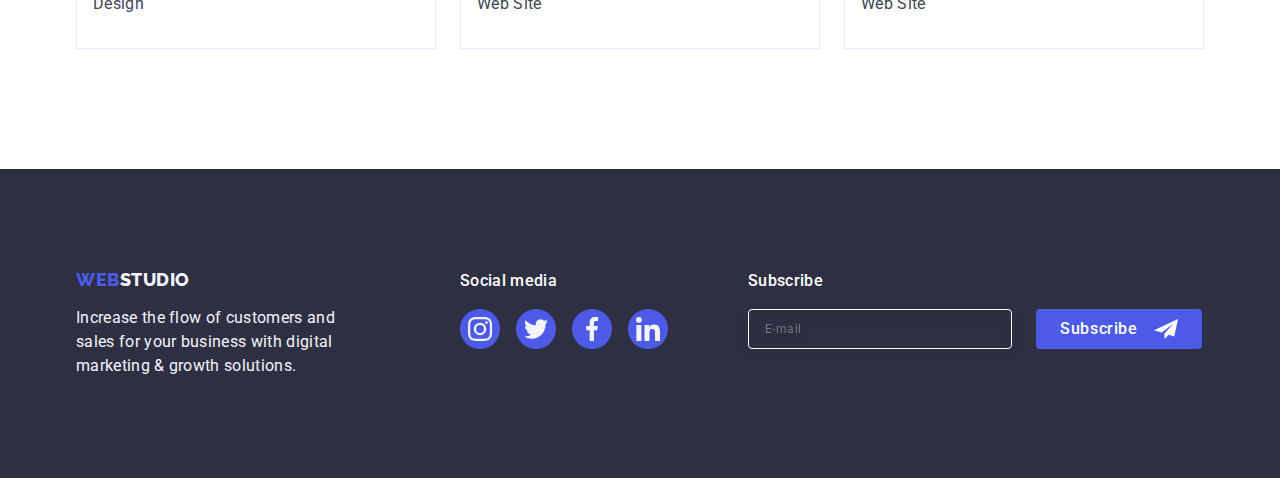
==== commit 2a750863: "vr4" ====
--- a/portfolio.html
+++ b/portfolio.html
@@ -363,31 +363,28 @@
         <div class="container-mail-footer">
           <p class="contact-title-footer">Subscribe</p>
 
-          <form class="form-footer">
-            <span class="container-input-footer">
-              <label class="contact-form-footer">
-                <input
-                  class="contact-form-input-footer"
-                  type="email"
-                  name="user_email"
-                  placeholder="E-mail"
-                  required
-                />
-              </label>
-              <span class="input-button-footer">
-                <button type="submit" class="contact-form-submit-footer">
-                  Subscribe
-                </button>
-                <svg
-                  class="contact-form-footer-icon"
-                  aria-label="icon email input"
-                  width="24"
-                  height="24"
-                >
-                  <use href="./images/icons.svg#icon-frame"></use>
-                </svg>
-              </span>
-            </span>
+          <form class="container-input-footer">
+            <label class="contact-form-footer">
+              <input
+                class="contact-form-input-footer"
+                type="email"
+                name="user-email"
+                placeholder="E-mail"
+                required
+              />
+            </label>
+
+            <button type="submit" class="contact-form-submit-footer">
+              Subscribe
+              <svg
+                class="contact-form-footer-icon"
+                aria-label="icon email input"
+                width="24"
+                height="24"
+              >
+                <use href="./images/icons.svg#icon-frame"></use>
+              </svg>
+            </button>
           </form>
         </div>
       </div>
--- a/css/styles.css
+++ b/css/styles.css
@@ -668,8 +668,7 @@
 /* FOOTER INPUT */
 
 .container-mail-footer {
-    display: flex;
-    flex-direction: column;
+
     padding-left: 80px;
 }
 
@@ -686,11 +685,11 @@
 
 .container-input-footer {
     display: flex;
-    gap: 24px;
+
 }
 
 .contact-form-footer {
-    display: block;
+    margin-right: 24px;
 }
 
 
@@ -707,11 +706,12 @@
 
     font-weight: 400;
     font-size: 12px;
-    line-height: 24px;
+    line-height: 1.5;
     align-items: center;
     letter-spacing: 0.04em;
     color: #FFFFFF;
-    background-color: #2E2F42;
+    background-color: transparent;
+    filter: drop-shadow(0px 4px 4px rgba(0, 0, 0, 0.15));
 
 
 }
@@ -723,18 +723,17 @@
     background-color: #2E2F42;
 }
 
-.input-button-footer {
-    position: relative;
-}
+
 
 .contact-form-submit-footer {
-    display: block;
+    display: flex;
+    justify-content: center;
+    align-items: center;
     min-width: 165px;
-    padding-top: 8px;
-    padding-right: 64px;
-    padding-bottom: 8px;
-    padding-left: 24px;
+    padding: 8px 24px;
+
     background-color: #4D5AE5;
+    border: none;
     border-radius: 4px;
     transition: background-color 250ms cubic-bezier(0.4, 0, 0.2, 1);
     cursor: pointer;
@@ -743,8 +742,6 @@
     font-weight: 500;
     font-size: 16px;
     line-height: 1.5;
-
-    text-align: center;
     letter-spacing: 0.04em;
     color: #FFFFFF;
 }
@@ -757,11 +754,7 @@
 .contact-form-footer-icon {
     fill: rgb(255, 255, 255);
     transition: fill 250ms cubic-bezier(0.4, 0, 0.2, 1);
-
-    position: absolute;
-    top: 50%;
-    right: 24px;
-    transform: translateY(-50%);
+    margin-left: 16px;
 }
 
 .contact-form-submit-footer:hover+.contact-form-footer-icon,
@@ -987,7 +980,9 @@
 
 .contact-form-submit {
     display: block;
+    border: none;
     min-width: 169px;
+    height: 56px;
     margin-left: auto;
     margin-right: auto;
     padding: 16px 32px;
